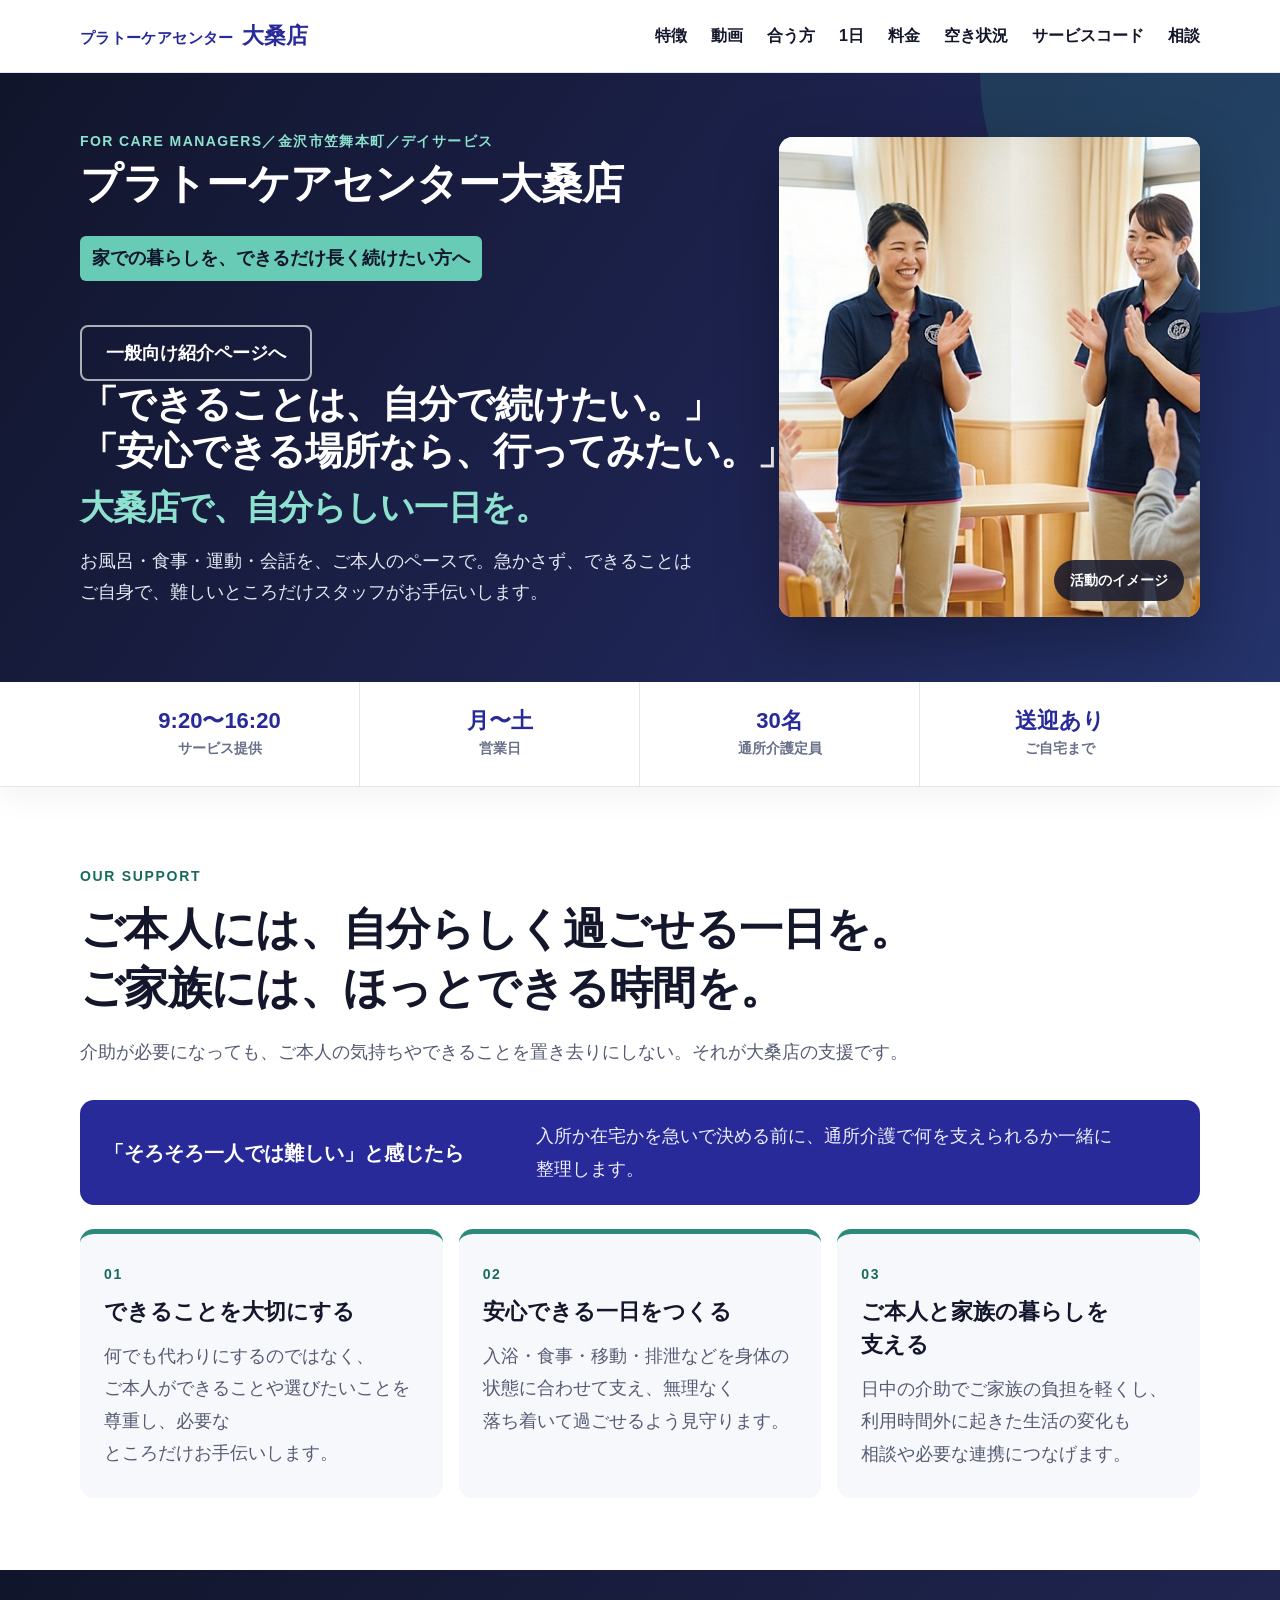
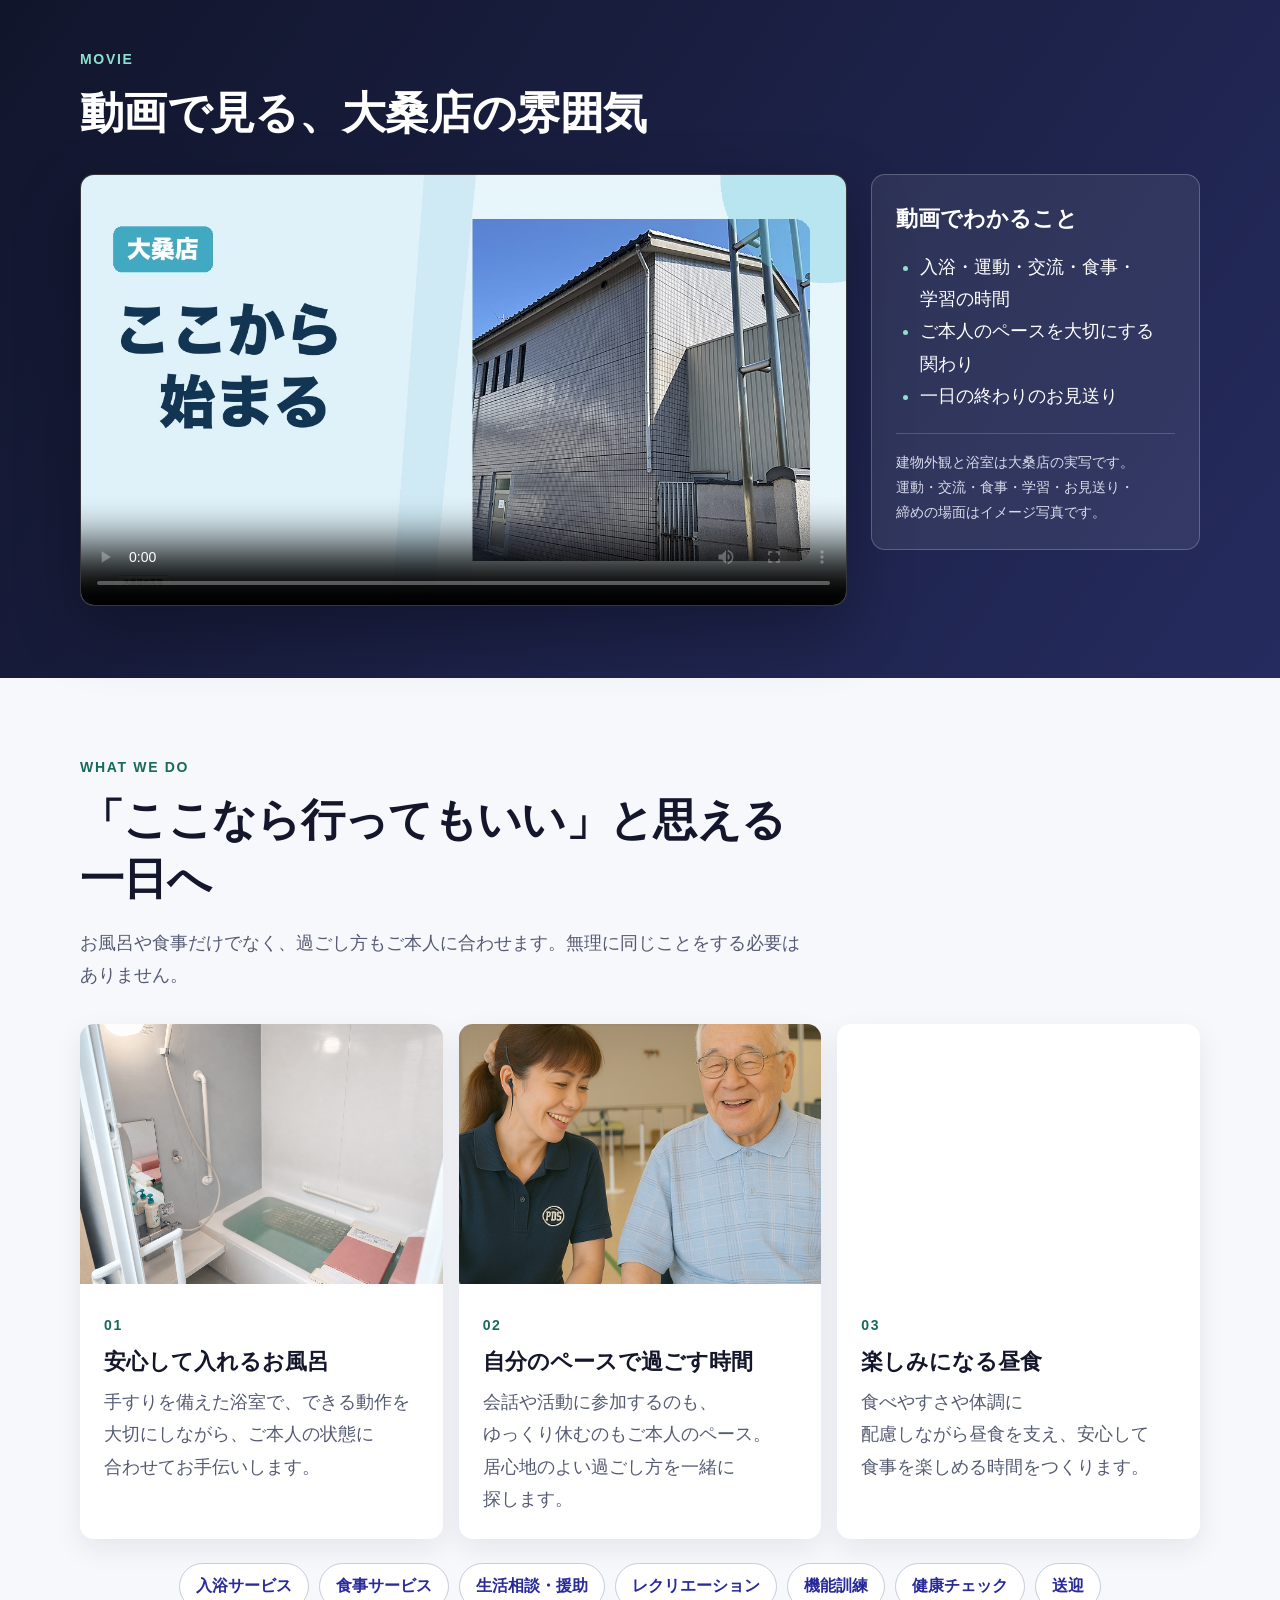
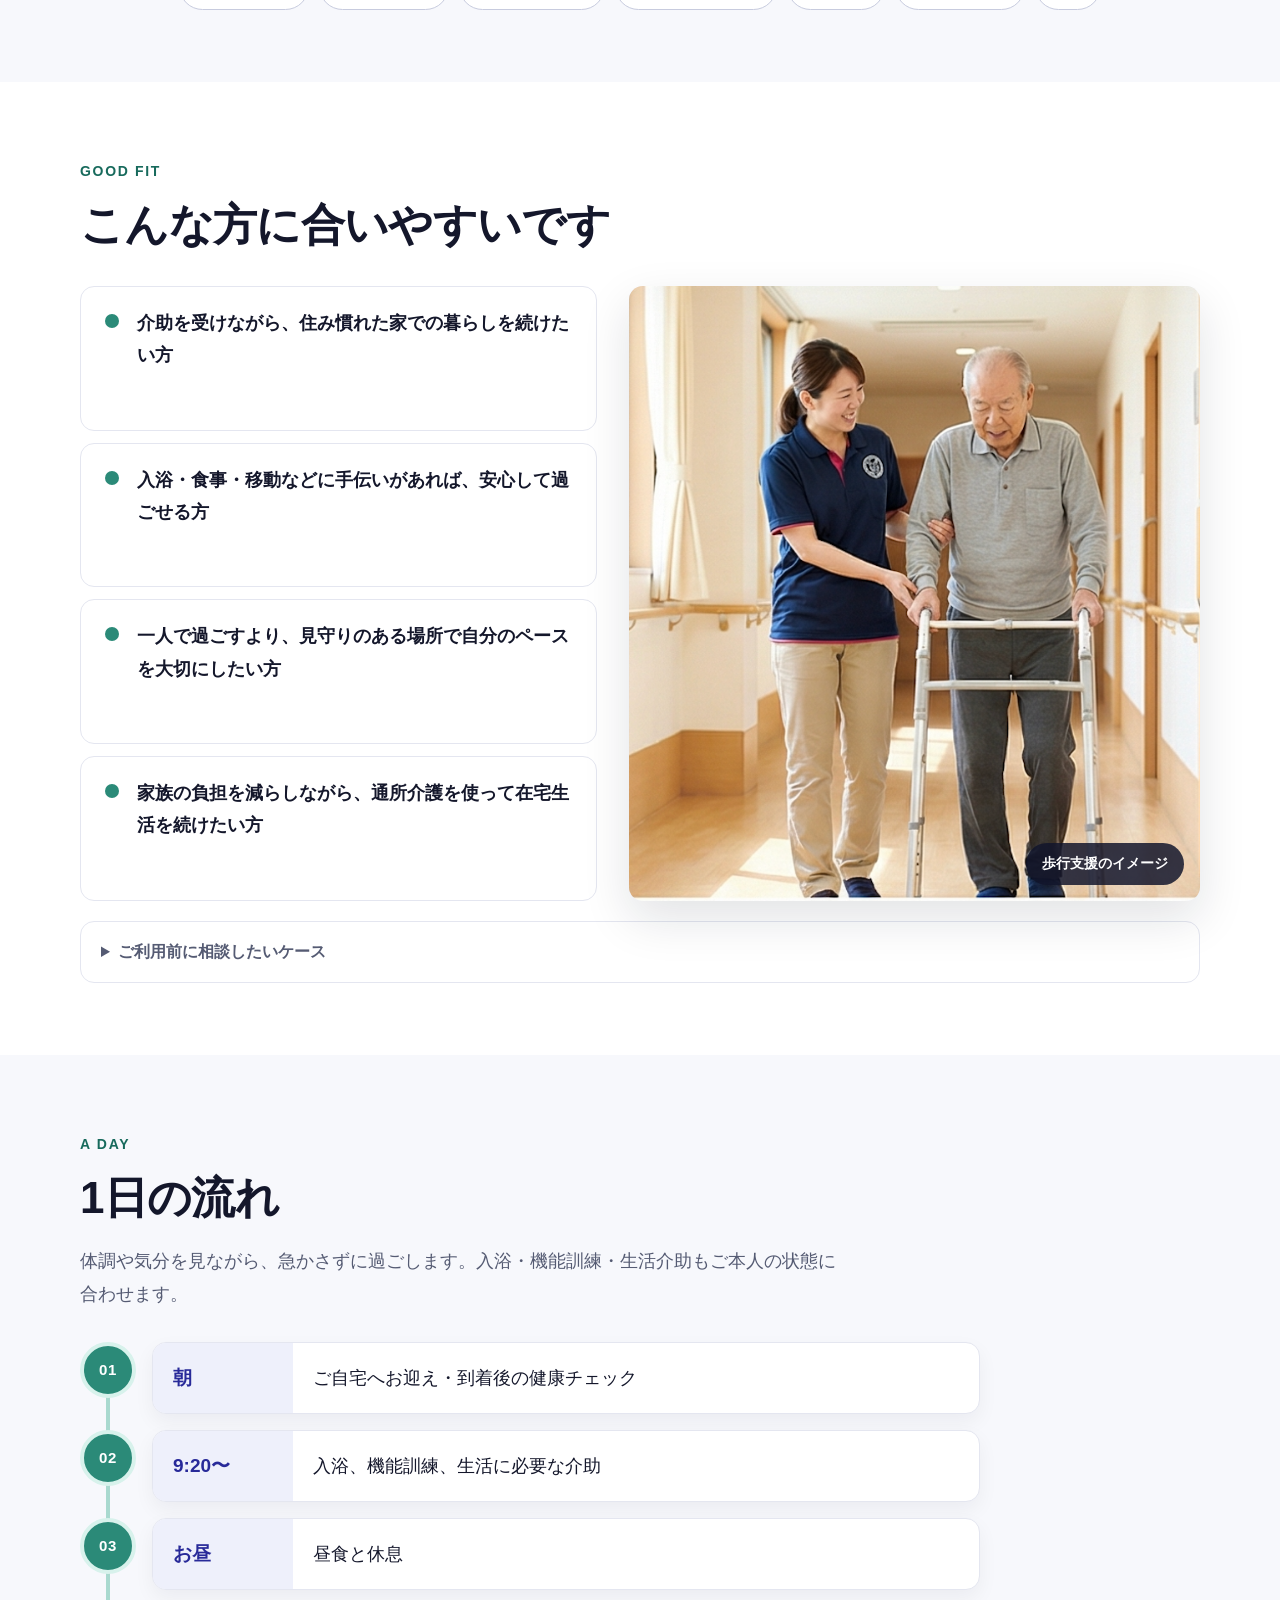
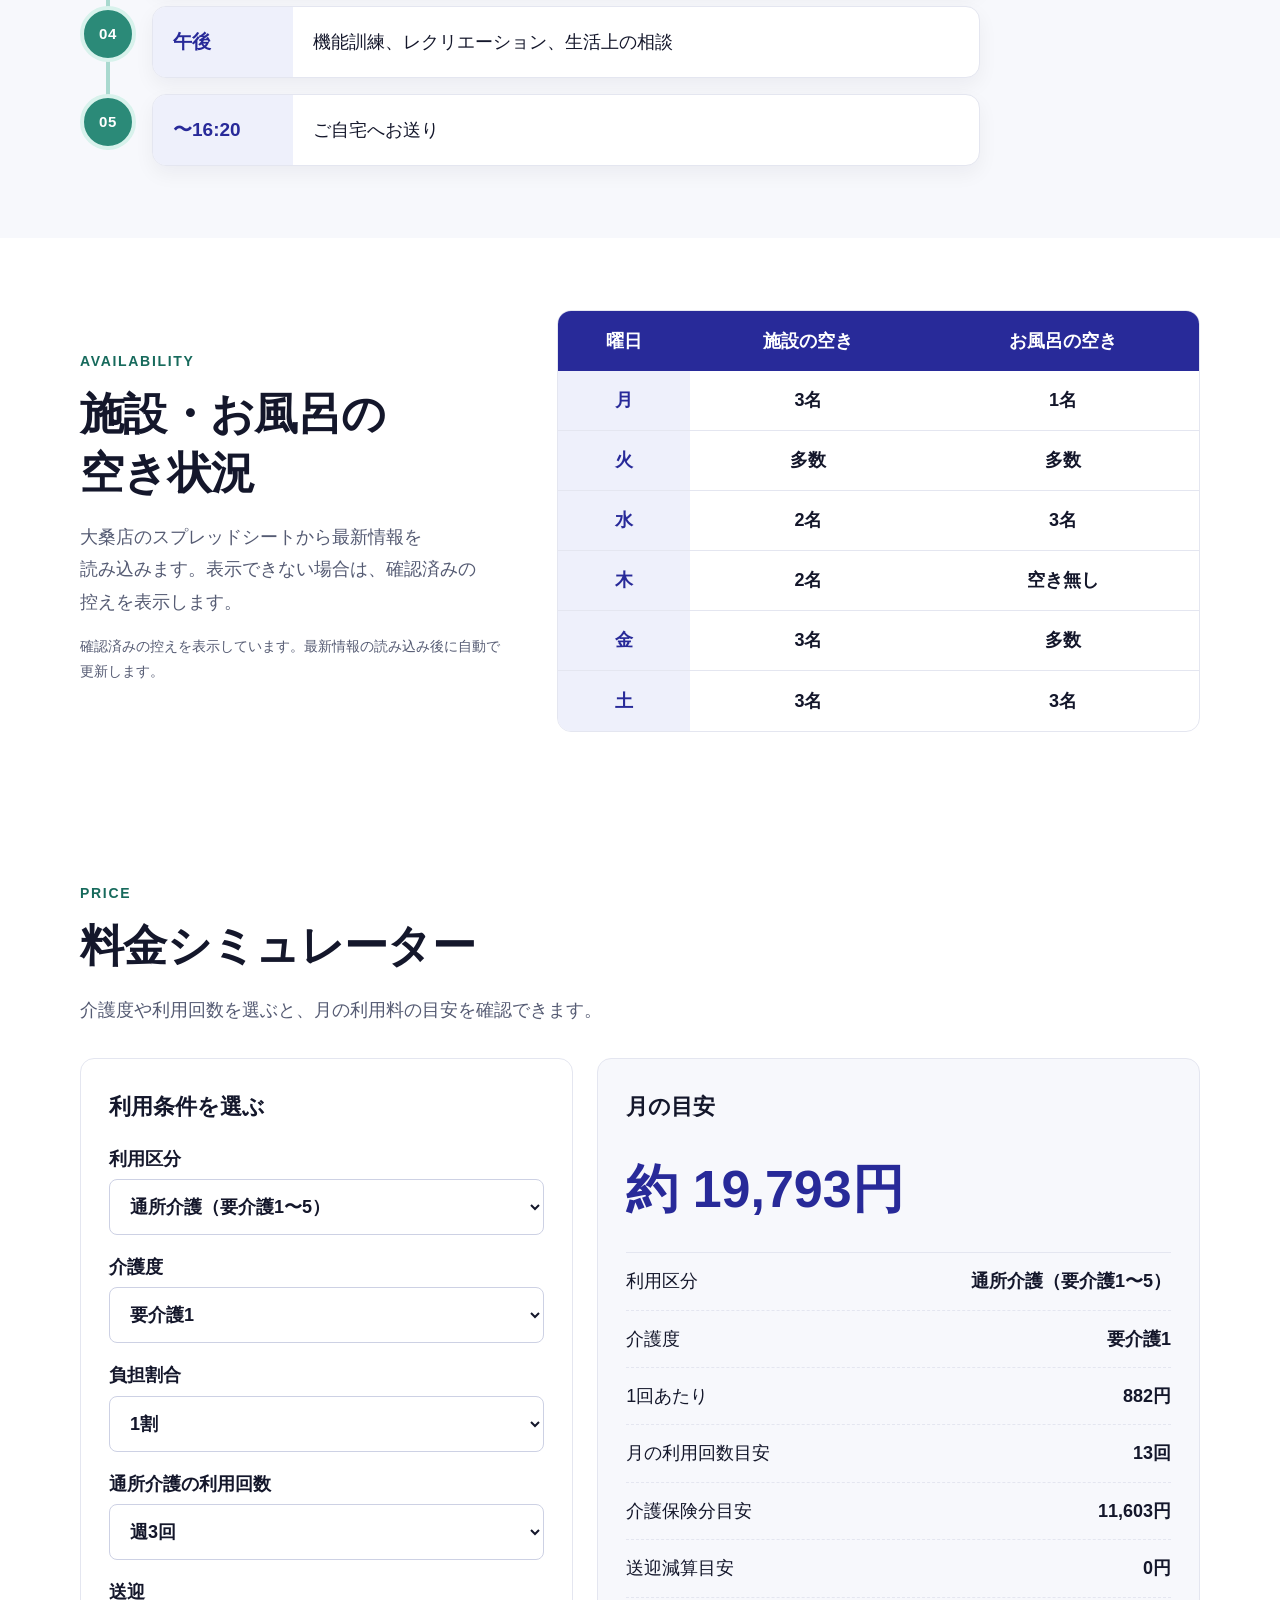
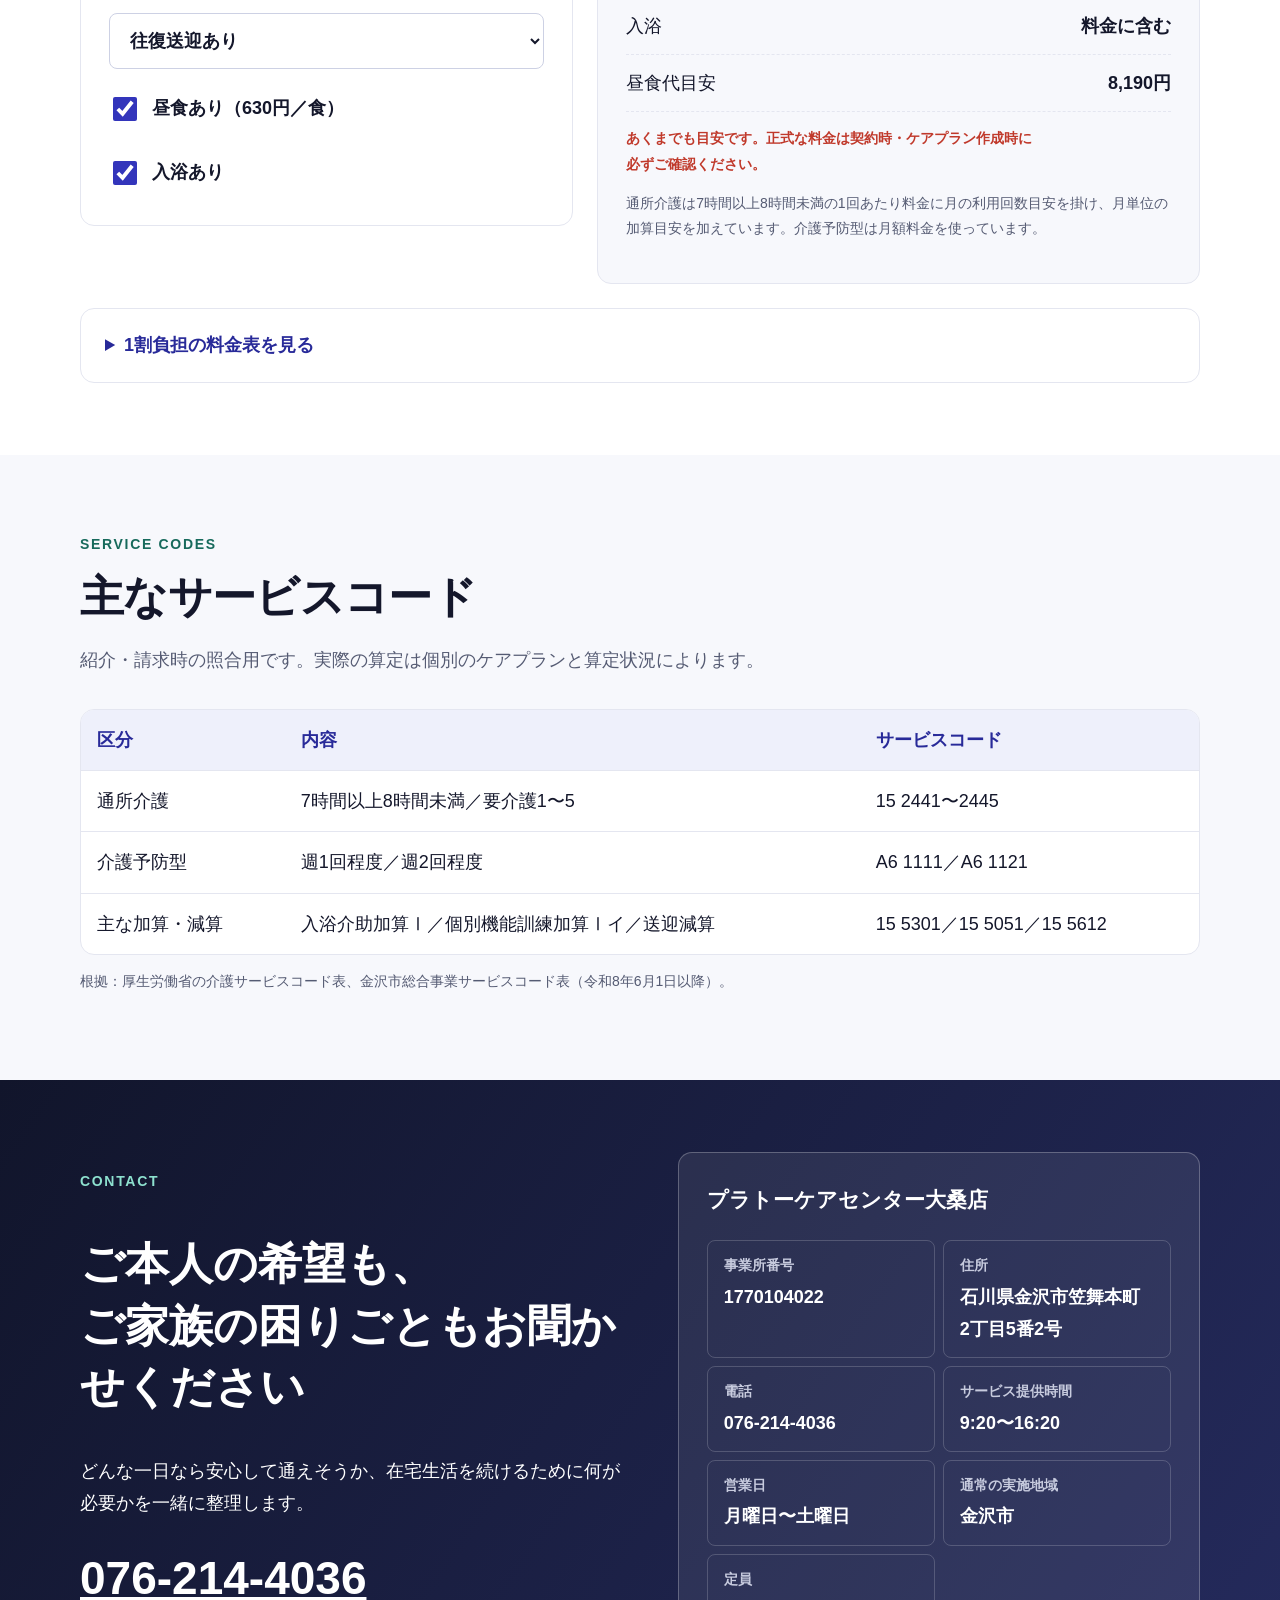
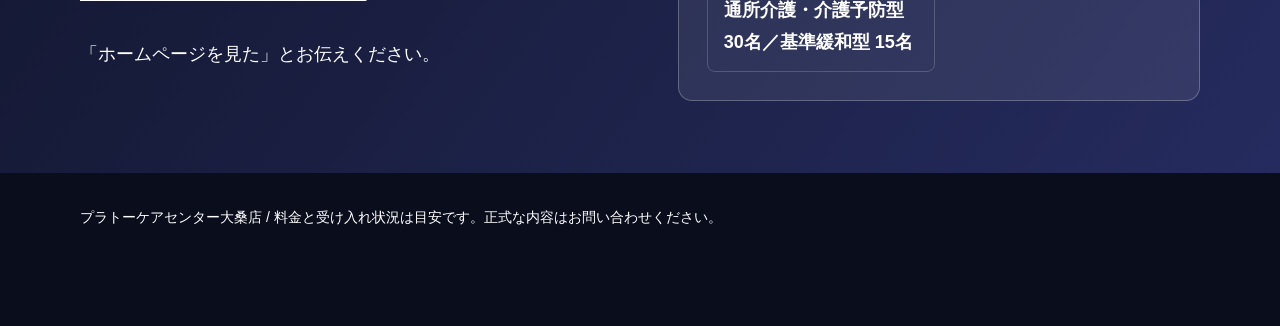
==== okuwa-caremanager.html @ c96fb12c "ケアマネ向け導線とスマホ表示を調整" ====
<!doctype html>
<html lang="ja"><head><meta charset="utf-8"><meta name="viewport" content="width=device-width,initial-scale=1"><meta name="robots" content="noindex,nofollow"><meta name="description" content="プラトーケアセンター大桑店のケアマネジャーさま向け情報。空き状況、料金、事業所情報、サービスコードを確認できます。"><title>ケアマネジャーさま向け｜プラトーケアセンター大桑店</title><link rel="stylesheet" href="assets/tokens.css"><link rel="stylesheet" href="assets/site.css"></head>
<body data-store="okuwa" data-view="guide"><div id="app"></div><script src="assets/stores.js"></script><script src="assets/app.js"></script></body></html>
---- assets/tokens.css ----
/* =====================================================================
   PDS PLATEAU 介護ソフト 共通デザイントークン (tokens.css)
   そのまま読み込んで使用可。詳細ルールは design.md を参照。
   ===================================================================== */

:root{
  /* --- Brand --- */
  --pds-primary:        #3335BB;
  --pds-primary-dark:   #282A99;  /* hover / pressed / 見出し */
  --pds-tint:           #DDE1F7;  /* 選択背景 */
  --pds-tint-weak:      #EEF0FB;  /* ヘッダー帯 / 補助背景 */

  /* --- Neutral (白→黒) --- */
  --pds-white:          #FFFFFF;
  --pds-bg:             #F4F5FB;  /* 画面背景 */
  --pds-border:         #E4E6F0;  /* 枠線 */
  --pds-border-input:   #CDD1E4;  /* 入力欄の枠 */
  --pds-text-muted:       #686F88;  /* 補足文字（白/薄灰背景で4.5:1以上を確保） */
  --pds-text-placeholder: #6C7494;  /* プレースホルダ（4.5:1以上） */
  --pds-text-sub:       #555B73;  /* 副文字 */
  --pds-text:           #14172B;  /* 本文・濃 */

  /* --- 状態色（意味を固定） --- */
  --pds-success:        #1C7B51;  --pds-success-bg: #E6F4EC;  /* 文字を濃色化し背景上で4.5:1以上 */
  --pds-warning:        #956319;  --pds-warning-bg: #FBF1DC;  /* 同上 */
  --pds-danger:         #C0392B;  --pds-danger-bg:  #FBE9E7;
  --pds-info:           #3335BB;  --pds-info-bg:    #EEF0FB;

  /* --- スペーシング（8の倍数） --- */
  --pds-space-1: 4px;  --pds-space-2: 8px;  --pds-space-3: 12px;
  --pds-space-4: 16px; --pds-space-6: 24px; --pds-space-8: 32px;
  --pds-space-12: 48px;

  /* --- 角丸 --- */
  --pds-radius-control: 8px;
  --pds-radius-card:    14px;

  /* --- コントロール高さ --- */
  --pds-control-h:      44px;  /* 標準 */
  --pds-control-h-lg:   48px;  /* 現場（大きめ） */
  --pds-control-h-sm:   36px;  /* 小 */

  /* --- タイポ（本文最小18px） --- */
  --pds-font-ui:   "Noto Sans JP","BIZ UDPGothic","Hiragino Kaku Gothic ProN","Yu Gothic","Meiryo",sans-serif;
  --pds-font-body: "BIZ UDPGothic","Noto Sans JP","Hiragino Kaku Gothic ProN","Yu Gothic","Meiryo",sans-serif;
  --pds-fs-title:   36px;  /* 900 */
  --pds-fs-section: 26px;  /* 700 */
  --pds-fs-subhead: 20px;  /* 700 */
  --pds-fs-body:    18px;  /* 400 最小 */
  --pds-fs-note:    14px;  /* 500 */
}

/* 日本語字形を必ず使う（中国字形フォールバック防止）。
   HTMLには必ず <html lang="ja"> を付けること。 */
html{ font-family: var(--pds-font-ui); color: var(--pds-text); }
body{ margin:0; background: var(--pds-bg); }
*{ box-sizing: border-box; }
---- assets/site.css ----
:root{
  --primary:var(--pds-primary);--primary-dark:var(--pds-primary-dark);--tint:var(--pds-tint-weak);
  --accent:#2B8A78;--accent-dark:#176A5C;--ink:#11152B;--text:var(--pds-text);
  --sub:var(--pds-text-sub);--muted:var(--pds-text-muted);--border:var(--pds-border);
  --surface:#F7F8FC;--shadow:0 18px 48px rgba(17,21,43,.12);
}
*{box-sizing:border-box}
html{scroll-behavior:smooth;font-family:var(--pds-font-ui);color:var(--text);background:#fff}
body{margin:0;background:#fff;font-family:var(--pds-font-body);font-size:18px;line-height:1.8}
p,li,h1,h2,h3,dt,dd,th,td,label{word-break:auto-phrase;overflow-wrap:anywhere}
a{color:var(--primary)}
img{max-width:100%}
.inner{width:min(1120px,calc(100% - 40px));margin:auto}
.nav{position:sticky;top:0;z-index:20;background:rgba(255,255,255,.96);border-bottom:1px solid var(--border);backdrop-filter:blur(12px)}
.nav .inner{display:flex;align-items:center;justify-content:space-between;min-height:72px;gap:24px}
.brand{display:flex;align-items:baseline;gap:8px;color:var(--primary-dark);text-decoration:none;letter-spacing:.02em}.brand span{font-size:15px;font-weight:800}.brand strong{font-size:22px;font-weight:900}
.navlinks{display:flex;gap:24px;align-items:center}.navlinks a{text-decoration:none;font-weight:800;color:var(--text);font-size:16px}
.mobile-menu{display:none}
.hero{position:relative;overflow:hidden;background:linear-gradient(125deg,#11152B 0%,#1E2452 62%,#24336B 100%);color:#fff;padding:56px 0}
.hero::after{content:"";position:absolute;width:480px;height:480px;right:-180px;top:-240px;border-radius:50%;background:rgba(43,138,120,.24)}
.hero-grid{position:relative;z-index:1;display:grid;grid-template-columns:1.04fr .96fr;gap:56px;align-items:center}.hero-grid>*{min-width:0}
.kicker,.eyebrow{display:inline-block;color:var(--accent-dark);font-weight:900;letter-spacing:.12em;font-size:14px}
.store-name{margin:0 0 28px}.store-name span,.store-name strong{display:block}.store-name span{color:#8DE1CF;font-size:14px;font-weight:900;letter-spacing:.1em}.store-name strong{margin-top:6px;color:#fff;font-size:clamp(38px,4.2vw,56px);line-height:1.25;font-weight:900;letter-spacing:-.02em}
.hero-problem{display:inline-block;margin:0 0 12px;padding:6px 12px;border-radius:6px;background:#67CBB5;color:#11152B;font-weight:900}
h1{font-size:clamp(35px,4.2vw,54px);line-height:1.28;margin:0 0 20px;letter-spacing:-.025em}h1 span,h1 strong{display:block}h1 span{font-weight:800}h1 strong{margin-top:12px;color:#8DE1CF;font-size:.82em}
.lead{font-size:20px;color:#E6E8F4;max-width:680px}
.hero-note{margin:24px 0 0;padding:16px 20px;background:rgba(255,255,255,.10);border-left:5px solid #67CBB5;border-radius:8px;font-weight:800}
.actions{display:flex;flex-wrap:wrap;gap:12px;margin-top:32px}
.btn{min-height:56px;padding:0 24px;border-radius:8px;display:inline-flex;align-items:center;justify-content:center;font-size:18px;font-weight:900;text-decoration:none;border:2px solid var(--primary);transition:transform .15s ease,background .15s ease}
.btn:hover{transform:translateY(-1px)}.btn-primary{background:var(--primary);color:#fff}.btn-primary:hover{background:var(--primary-dark)}
.btn-secondary{background:#fff;color:var(--primary)}
.hero .btn-primary{background:#fff;color:var(--primary-dark);border-color:#fff}.hero .btn-secondary{background:transparent;color:#fff;border-color:rgba(255,255,255,.65)}
.hero-phone{display:inline-flex;align-items:center;padding:0 8px;color:#fff;font-size:20px;font-weight:900;text-underline-offset:4px}
.hero-photo{position:relative;margin:0;height:480px;border-radius:14px;overflow:hidden;background:#DDE1F7;box-shadow:0 24px 64px rgba(0,0,0,.30)}
.hero-photo img{display:block;width:100%;height:100%;object-fit:cover;object-position:center 44%}
.hero-photo figcaption,.fit-photo figcaption{position:absolute;right:16px;bottom:16px;padding:8px 16px;border-radius:999px;background:rgba(17,21,43,.84);color:#fff;font-size:14px;font-weight:800}
@media(min-width:821px){
  .hero-grid{grid-template-columns:minmax(0,1.22fr) minmax(0,.78fr);gap:40px}
  .store-name strong{font-size:42px;line-height:1.15;white-space:nowrap}
  .hero h1{font-size:38px;line-height:1.25;margin-bottom:16px}
  .hero h1 span,.hero h1 strong{white-space:nowrap}
  .hero h1 strong{font-size:34px;margin-top:10px}
  .hero .lead{max-width:none;font-size:18px;line-height:1.7}
}
.fact-band{background:#fff;border-bottom:1px solid var(--border);box-shadow:0 10px 30px rgba(17,21,43,.05)}
.fact-band-grid{display:grid;grid-template-columns:repeat(4,1fr)}.fact-band-grid div{padding:24px 20px;border-right:1px solid var(--border);text-align:center}.fact-band-grid div:last-child{border-right:0}
.fact-band strong,.fact-band span{display:block}.fact-band strong{font-size:22px;line-height:1.4;color:var(--primary-dark)}.fact-band span{color:var(--muted);font-size:14px;font-weight:700}
section{padding:72px 0}.soft{background:var(--surface)}
.section-head{max-width:760px;margin-bottom:32px}.section-head-wide{max-width:920px}.section-head h2{font-size:clamp(30px,4vw,44px);line-height:1.35;margin:8px 0 12px;letter-spacing:-.015em}.section-head p{color:var(--sub);margin-bottom:0}
.guide-callout{display:flex;align-items:center;justify-content:space-between;gap:32px;margin:0 0 24px;padding:20px 24px;border-radius:14px;background:var(--primary-dark);color:#fff}.guide-callout strong{font-size:20px}.guide-callout p{margin:0;max-width:640px;color:#EEF0FB}
.support-grid{display:grid;grid-template-columns:repeat(3,1fr);gap:16px}.support-card{min-width:0;padding:28px 24px;border-top:5px solid var(--accent);border-radius:14px;background:var(--surface)}
.support-card>span{display:block;color:var(--accent-dark);font-size:14px;font-weight:900;letter-spacing:.12em}.support-card h3{font-size:22px;line-height:1.5;margin:8px 0 12px}.support-card p{margin:0;color:var(--sub)}
.movie-section{background:linear-gradient(125deg,#11152B,#252B5E);color:#fff}.movie-section .eyebrow{color:#8DE1CF}.movie-section .section-head p{color:#E6E8F4}.movie-layout{display:grid;grid-template-columns:1.4fr .6fr;gap:24px;align-items:start}.movie-frame{overflow:hidden;aspect-ratio:16/9;border:1px solid rgba(255,255,255,.18);border-radius:14px;background:#080A14;box-shadow:0 24px 64px rgba(0,0,0,.3)}.movie-frame video{display:block;width:100%;height:100%;object-fit:cover}.movie-info{padding:24px;border:1px solid rgba(255,255,255,.22);border-radius:14px;background:rgba(255,255,255,.08)}.movie-info strong{font-size:22px}.movie-info ul{margin:12px 0 20px;padding-left:24px}.movie-info li::marker{color:#8DE1CF}.movie-info p{margin:0;padding-top:16px;border-top:1px solid rgba(255,255,255,.18);color:#D9DCEC;font-size:14px}
.feature-grid{display:grid;grid-template-columns:repeat(3,1fr);gap:16px}.feature-card{overflow:hidden;border-radius:14px;background:#fff;box-shadow:0 10px 28px rgba(17,21,43,.08)}.feature-card img{display:block;width:100%;height:260px;object-fit:cover}.feature-card>div{padding:24px}.feature-card span{color:var(--accent-dark);font-size:14px;font-weight:900;letter-spacing:.12em}.feature-card h3{margin:6px 0 8px;font-size:22px;line-height:1.45}.feature-card p{margin:0;color:var(--sub)}
.service-tags{display:flex;flex-wrap:wrap;justify-content:center;gap:10px;margin-top:24px}.service-tags span{padding:8px 16px;border:1px solid #C7CBDE;border-radius:999px;background:#fff;color:var(--primary-dark);font-size:16px;font-weight:800}
.fit-layout{display:grid;grid-template-columns:.95fr 1.05fr;gap:32px;align-items:stretch}.fit-list{display:grid;gap:12px}.fit-list div{position:relative;padding:20px 24px 20px 56px;border:1px solid var(--border);border-radius:14px;background:#fff;font-weight:800}.fit-list div::before{content:"";position:absolute;left:24px;top:27px;width:14px;height:14px;border-radius:50%;background:var(--accent)}
.fit-photo{position:relative;min-height:420px;margin:0;border-radius:14px;overflow:hidden;background:var(--tint);box-shadow:var(--shadow)}.fit-photo img{display:block;width:100%;height:100%;min-height:420px;object-fit:cover}
.consult-box{margin-top:20px;border:1px solid var(--border);border-radius:14px;background:#fff;color:var(--sub)}.consult-box summary{padding:16px 20px;cursor:pointer;color:var(--sub);font-size:16px;font-weight:800}.consult-box[open] summary{border-bottom:1px solid var(--border)}.consult-content{display:grid;grid-template-columns:.9fr 1.1fr;gap:24px;padding:16px 20px}.consult-content p,.consult-content ul{margin:0}.consult-content ul{padding-left:24px}
.timeline{display:grid;gap:16px;max-width:900px;margin:0;padding:0;list-style:none}.time-row{position:relative;display:grid;grid-template-columns:56px 1fr;gap:16px;align-items:stretch}.time-row:not(:last-child)::after{content:"";position:absolute;z-index:0;left:26px;top:52px;width:4px;height:calc(100% + 20px);border-radius:4px;background:#A9D9CF}.timeline-marker{position:relative;z-index:1;display:flex;width:56px;height:56px;align-items:center;justify-content:center;border:4px solid #D8F2EC;border-radius:50%;background:var(--accent);color:#fff;font-size:15px;font-weight:900;letter-spacing:.05em}.timeline-content{display:grid;grid-template-columns:140px 1fr;min-height:72px;overflow:hidden;border:1px solid var(--border);border-radius:14px;background:#fff;box-shadow:0 8px 20px rgba(17,21,43,.05)}.timeline-content b{display:flex;align-items:center;padding:16px 20px;background:var(--tint);color:var(--primary-dark);font-size:19px}.timeline-content span{display:flex;align-items:center;padding:16px 20px}
.availability-layout{display:grid;grid-template-columns:.8fr 1.2fr;gap:48px;align-items:center}.availability-layout .section-head{margin-bottom:16px}.availability-wrap{min-width:0;overflow-x:auto}.availability-table{width:100%;border-spacing:0;border:1px solid var(--border);border-radius:14px;background:#fff;overflow:hidden}.availability-table th,.availability-table td{height:60px;padding:8px 16px;text-align:center;border-bottom:1px solid var(--border)}.availability-table thead th{background:var(--primary-dark);color:#fff}.availability-table tbody th{background:var(--tint);color:var(--primary-dark)}.availability-table tr:last-child th,.availability-table tr:last-child td{border-bottom:0}.availability-level{font-weight:900}.availability-actions{display:flex;flex-wrap:wrap;gap:12px;margin-top:24px}
.sim-wrap{display:grid;grid-template-columns:.9fr 1.1fr;gap:24px;align-items:start}.sim-form,.sim-result{padding:28px;border:1px solid var(--border);border-radius:14px;background:#fff}.sim-result{background:var(--surface)}.sim-form h3,.sim-result h3{margin:0 0 16px;font-size:22px}.form-grid{display:grid;gap:16px}.form-grid label{display:block;font-weight:800}.form-grid select{width:100%;height:56px;margin-top:4px;padding:0 16px;border:1px solid var(--pds-border-input);border-radius:8px;background:#fff;color:var(--text);font:inherit}.check{display:flex!important;align-items:center;gap:12px;min-height:48px}.check input{width:24px;height:24px;accent-color:var(--primary)}.is-hidden{display:none!important}.total{margin:8px 0 16px;color:var(--primary-dark);font-size:clamp(36px,5vw,52px);font-weight:900;font-variant-numeric:tabular-nums}.breakdown{margin:0;padding:0;list-style:none;border-top:1px solid var(--border)}.breakdown li{display:flex;justify-content:space-between;gap:16px;padding:12px 0;border-bottom:1px dashed var(--border)}.breakdown b{text-align:right;font-variant-numeric:tabular-nums}.note{font-size:14px;color:var(--sub)}.note-danger{color:var(--pds-danger);font-weight:800}
.fee-details{margin-top:24px;border:1px solid var(--border);border-radius:14px;background:#fff}.fee-details summary{padding:20px 24px;cursor:pointer;color:var(--primary-dark);font-weight:900}.fee-details[open] summary{border-bottom:1px solid var(--border)}.fee-list{display:grid;gap:0;padding:8px 24px}.fee-row{display:flex;justify-content:space-between;gap:24px;padding:12px 0;border-bottom:1px solid var(--border)}.fee-row:last-child{border-bottom:0}.fee-row strong{font-variant-numeric:tabular-nums;white-space:nowrap}.fee-details>.note{padding:0 24px 16px}
.code-table-wrap{overflow-x:auto;border:1px solid var(--border);border-radius:14px;background:#fff}.code-table{width:100%;min-width:680px;border-collapse:collapse}.code-table th,.code-table td{padding:14px 16px;border-bottom:1px solid var(--border);text-align:left;vertical-align:top}.code-table th{background:var(--tint);color:var(--primary-dark)}.code-table tr:last-child td{border-bottom:0}
.contact{background:linear-gradient(125deg,#11152B,#252B5E);color:#fff}.contact .eyebrow{color:#8DE1CF}.contact h2{font-size:clamp(30px,4vw,44px);line-height:1.4}.contact a{color:#fff}.contact-grid{display:grid;grid-template-columns:1fr .95fr;gap:48px;align-items:center}.phone{font-size:clamp(30px,5vw,46px);font-weight:900}.contact-box{padding:28px;border:1px solid rgba(255,255,255,.25);border-radius:14px;background:rgba(255,255,255,.08)}.contact-box h3{margin-top:0}.facts{display:grid;grid-template-columns:repeat(2,1fr);gap:8px;margin:0}.facts div{padding:12px 16px;border:1px solid rgba(255,255,255,.18);border-radius:8px}.facts dt{font-size:14px;color:#C7CBDE;font-weight:700}.facts dd{margin:2px 0 0;font-weight:800}.contact-links{margin-top:16px}.contact-links a{display:block;padding:10px 0;font-weight:900}
.footer{padding:32px 0 96px;background:#0A0D1C;color:#fff}.footer p{margin:0;font-size:14px}.mobile-actions{display:none}
@media(max-width:820px){
  body{font-size:18px;padding-bottom:92px}.inner{width:min(100% - 32px,1120px)}.navlinks{display:none}.nav .inner{min-height:64px}.brand{display:block}.brand span{display:block;font-size:11px;line-height:1.2}.brand strong{display:block;font-size:20px;line-height:1.3}.mobile-menu{display:block;position:relative}.mobile-menu summary{list-style:none;cursor:pointer;padding:8px 12px;border:1px solid var(--border);border-radius:8px;color:var(--primary-dark);font-size:15px;font-weight:900}.mobile-menu summary::-webkit-details-marker{display:none}.mobile-menu>div{position:absolute;right:0;top:48px;width:220px;padding:8px;border:1px solid var(--border);border-radius:14px;background:#fff;box-shadow:var(--shadow)}.mobile-menu a{display:block;padding:12px 16px;color:var(--text);text-decoration:none;font-weight:800}.hero{padding:32px 0}.hero-grid,.fit-layout,.availability-layout,.contact-grid{grid-template-columns:1fr}.hero-grid{gap:28px}.hero-photo{height:300px}.store-name{margin-bottom:20px}.store-name strong{font-size:34px}.hero-problem{font-size:15px}.hero h1{font-size:34px}.lead{font-size:18px}.hero .actions{display:none}
  h1,h2,h3{word-break:auto-phrase;overflow-wrap:anywhere;text-wrap:balance}.contact-grid>*{min-width:0}.hero .actions.care-entry{display:flex}.hero .actions.care-entry .btn{width:100%}.fact-band-grid{grid-template-columns:repeat(2,1fr)}.fact-band-grid div:nth-child(2){border-right:0}.fact-band-grid div:nth-child(-n+2){border-bottom:1px solid var(--border)}.fact-band-grid div{padding:16px 8px}.fact-band strong{font-size:19px}
  section{padding:48px 0}.section-head h2{font-size:30px}.section-head h2 br{display:none}.guide-callout{display:block}.guide-callout p{margin-top:8px}.support-grid,.movie-layout,.feature-grid,.timeline,.sim-wrap,.facts,.consult-content{grid-template-columns:1fr}.support-card{display:grid;grid-template-columns:40px 1fr;gap:4px;padding:22px 20px}.support-card h3{margin-top:0}.movie-info{padding:20px}.feature-card img{height:240px}.fit-photo,.fit-photo img{min-height:300px}.consult-content ul{margin-top:4px}.timeline{gap:12px}.time-row{grid-template-columns:44px 1fr;gap:10px}.time-row:not(:last-child)::after{left:20px;top:42px;height:calc(100% + 16px)}.timeline-marker{width:44px;height:44px;border-width:3px;font-size:12px}.timeline-content{grid-template-columns:88px 1fr;min-height:64px}.timeline-content b,.timeline-content span{padding:12px 10px}.timeline-content b{font-size:17px}.availability-layout{gap:24px}.availability-table th,.availability-table td{padding:8px}.sim-form,.sim-result{padding:20px}.fee-row,.breakdown li{align-items:flex-start;flex-direction:column;gap:4px}.breakdown b{text-align:left}.contact-grid{gap:28px}.contact-box{padding:20px}
  #codes{scroll-margin-top:80px}.code-table-wrap{overflow:visible;border:0;background:transparent}.code-table{min-width:0}.code-table,.code-table tbody,.code-table tr,.code-table td{display:block;width:100%}.code-table thead{display:none}.code-table tr{margin-bottom:12px;overflow:hidden;border:1px solid var(--border);border-radius:12px;background:#fff}.code-table td{display:grid;grid-template-columns:128px minmax(0,1fr);gap:12px;padding:12px 14px;border-bottom:1px solid var(--border)}.code-table td::before{color:var(--primary-dark);font-weight:900;white-space:nowrap}.code-table td:nth-child(1)::before{content:"区分"}.code-table td:nth-child(2)::before{content:"内容"}.code-table td:nth-child(3)::before{content:"サービスコード"}.code-table tr:last-child td:not(:last-child){border-bottom:1px solid var(--border)}
  .mobile-actions{display:block;position:fixed;z-index:30;left:0;right:0;bottom:0;padding:10px 12px calc(10px + env(safe-area-inset-bottom));background:rgba(255,255,255,.97);border-top:1px solid var(--border)}.mobile-actions .btn{width:100%;min-width:0;min-height:64px;padding:7px 12px;flex-direction:column;gap:0;line-height:1.25}.mobile-actions .btn span{font-size:16px}.mobile-actions .btn strong{font-size:21px}
}
@media print{.nav,.mobile-actions{display:none!important}section{padding:32px 0}.hero{padding:32px 0}.btn{border:1px solid #333;color:#000;background:#fff}.footer{padding:24px;background:#fff;color:#000}}
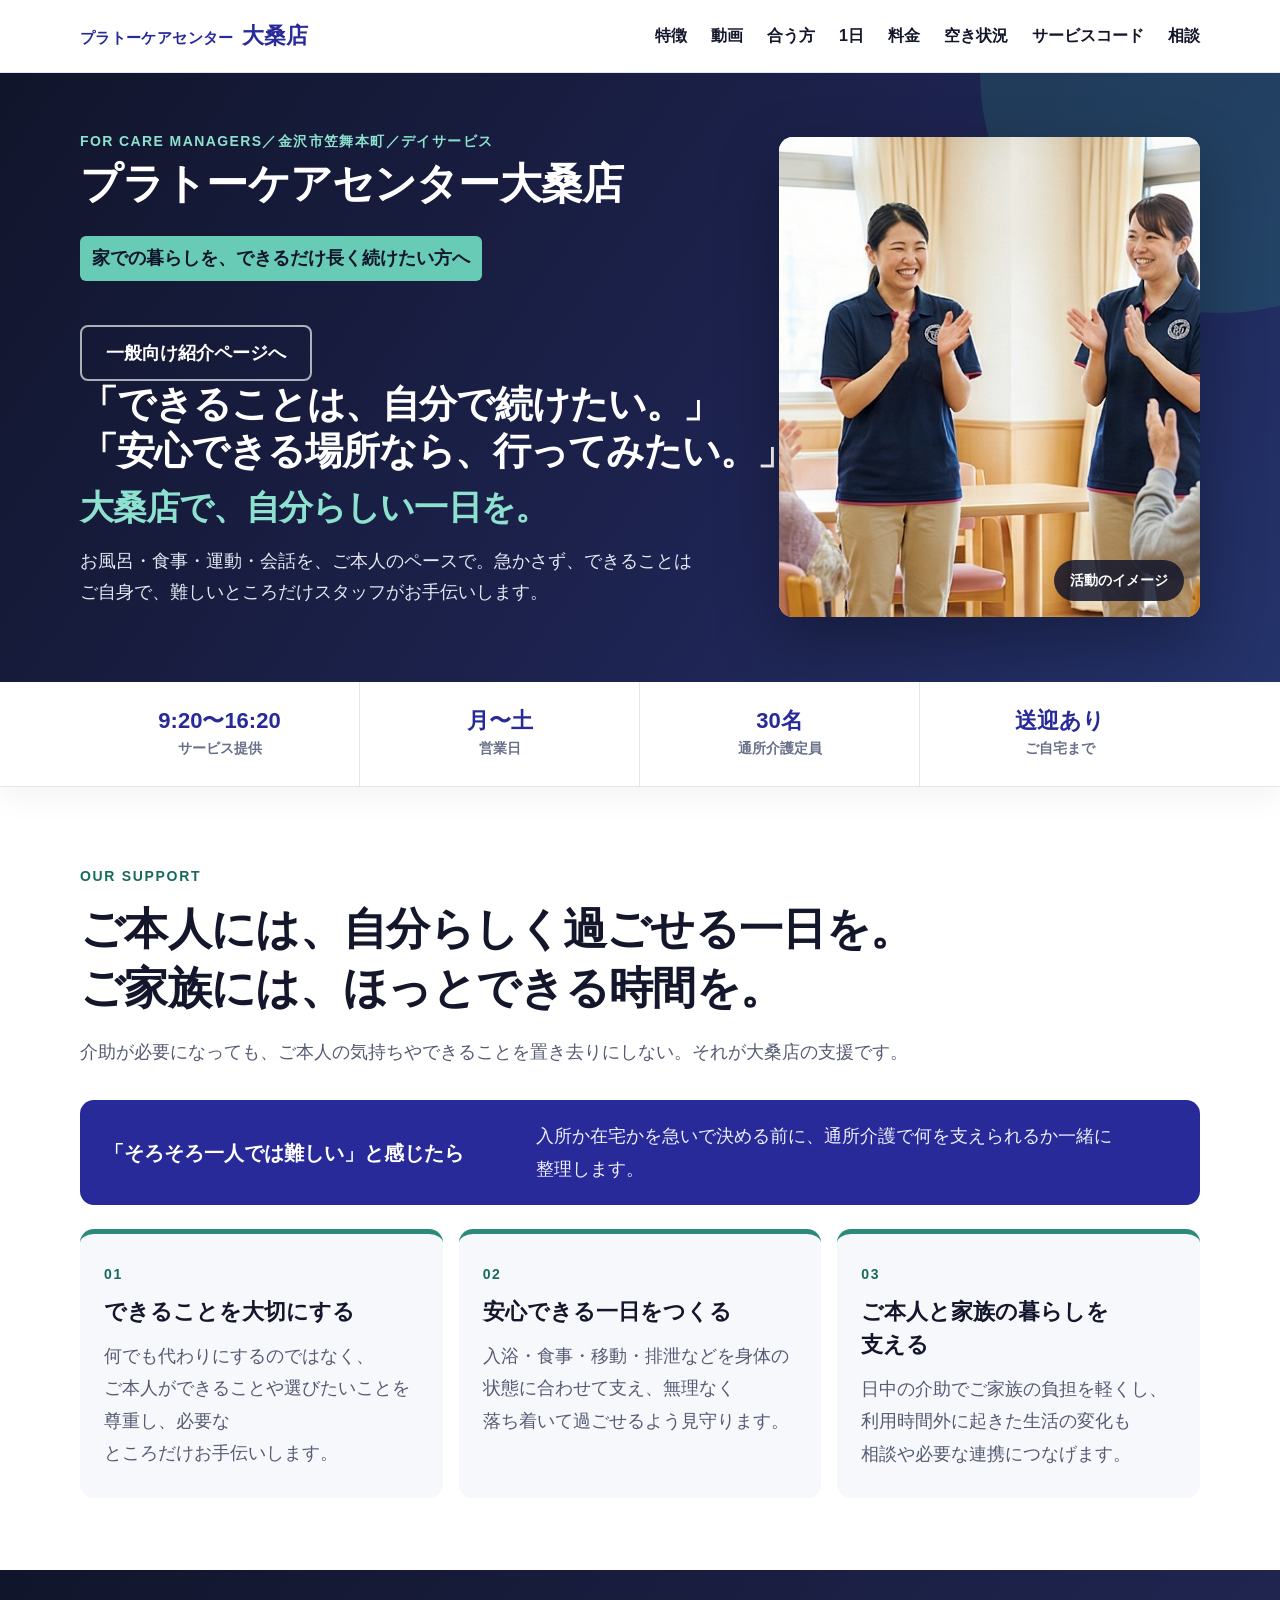
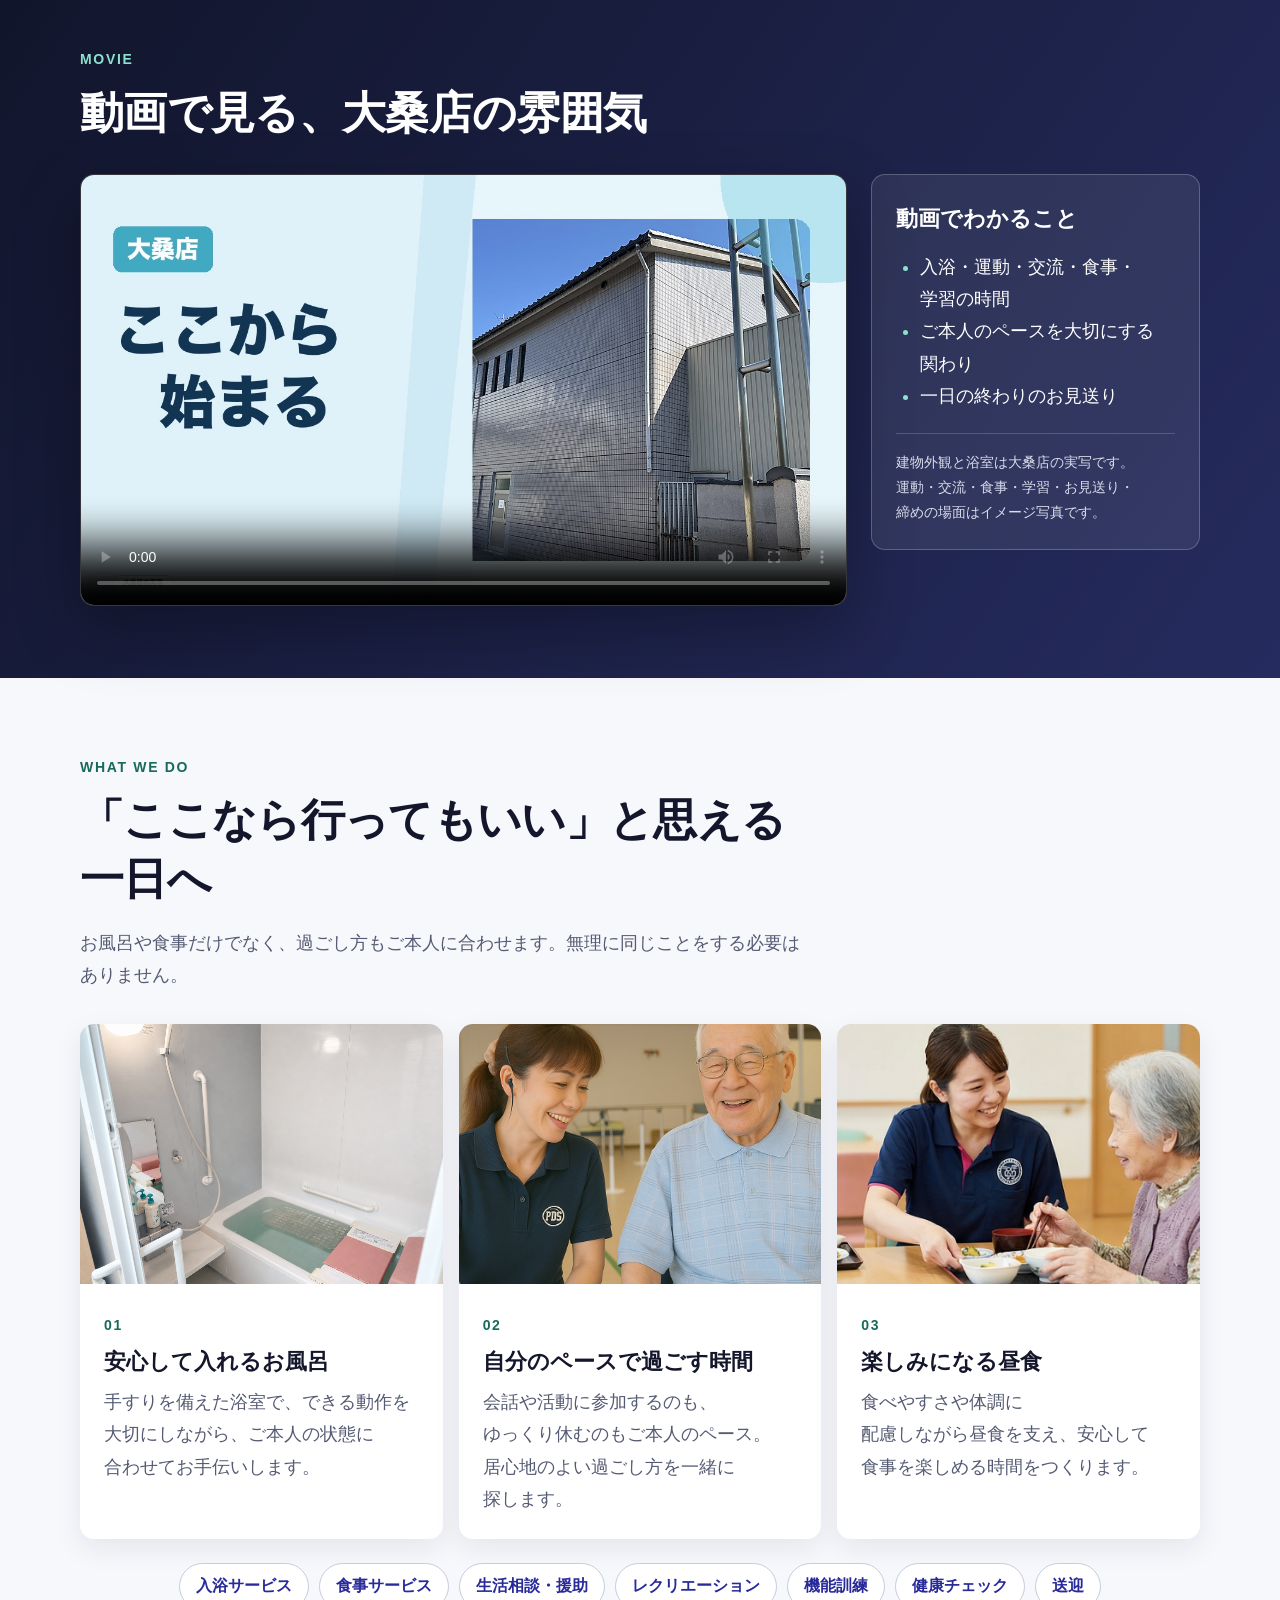
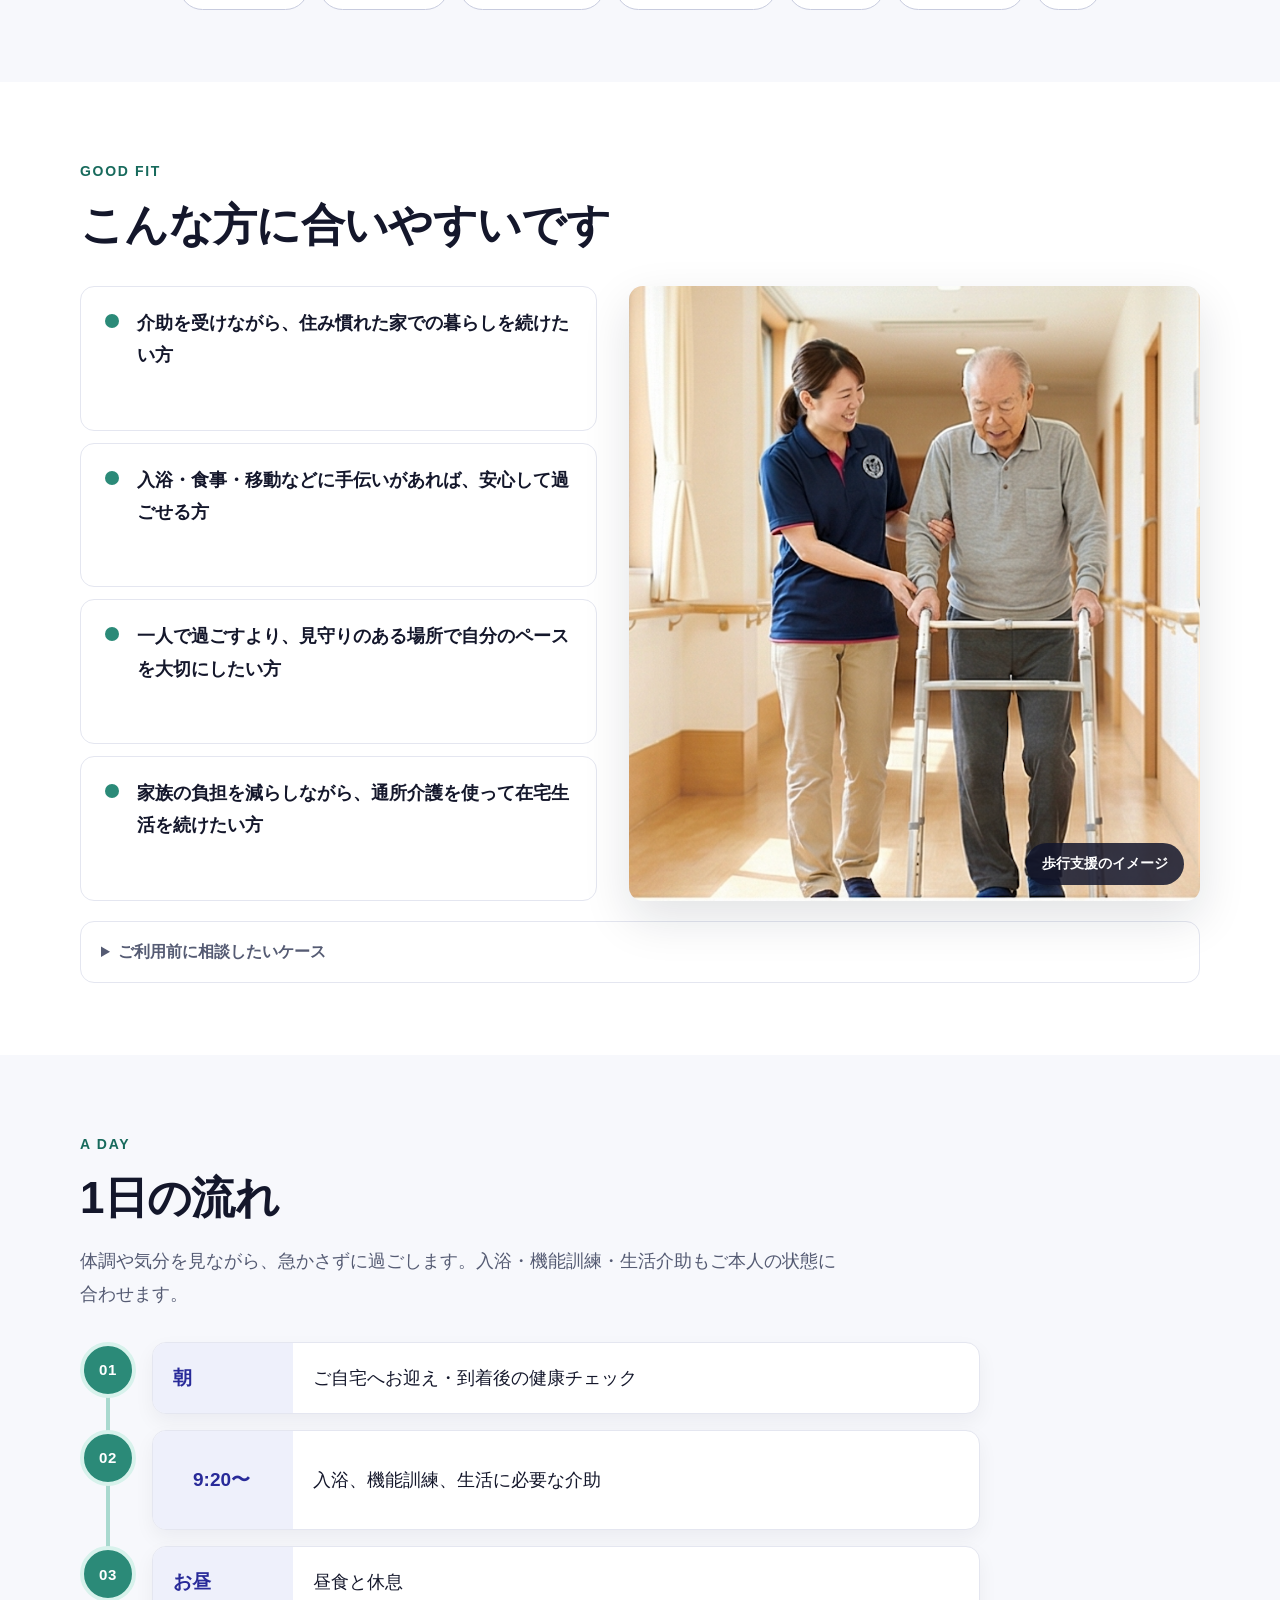
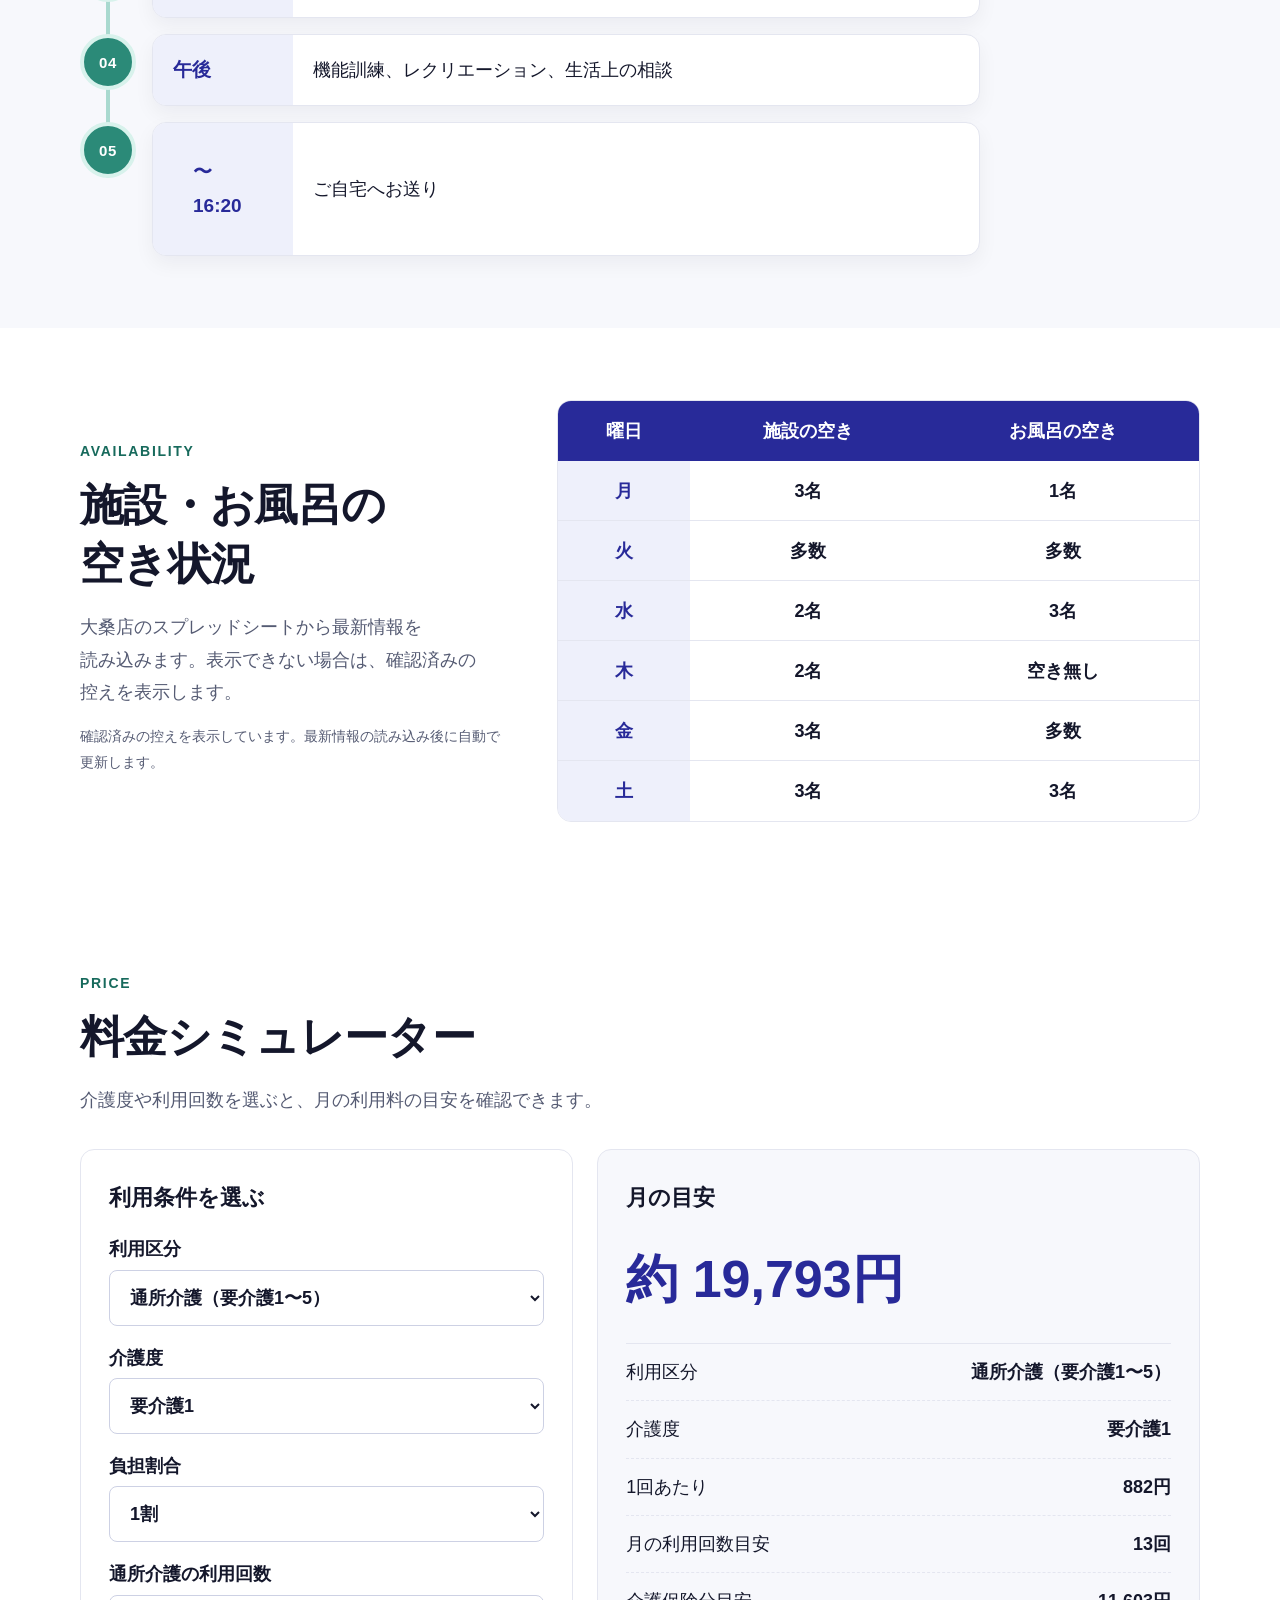
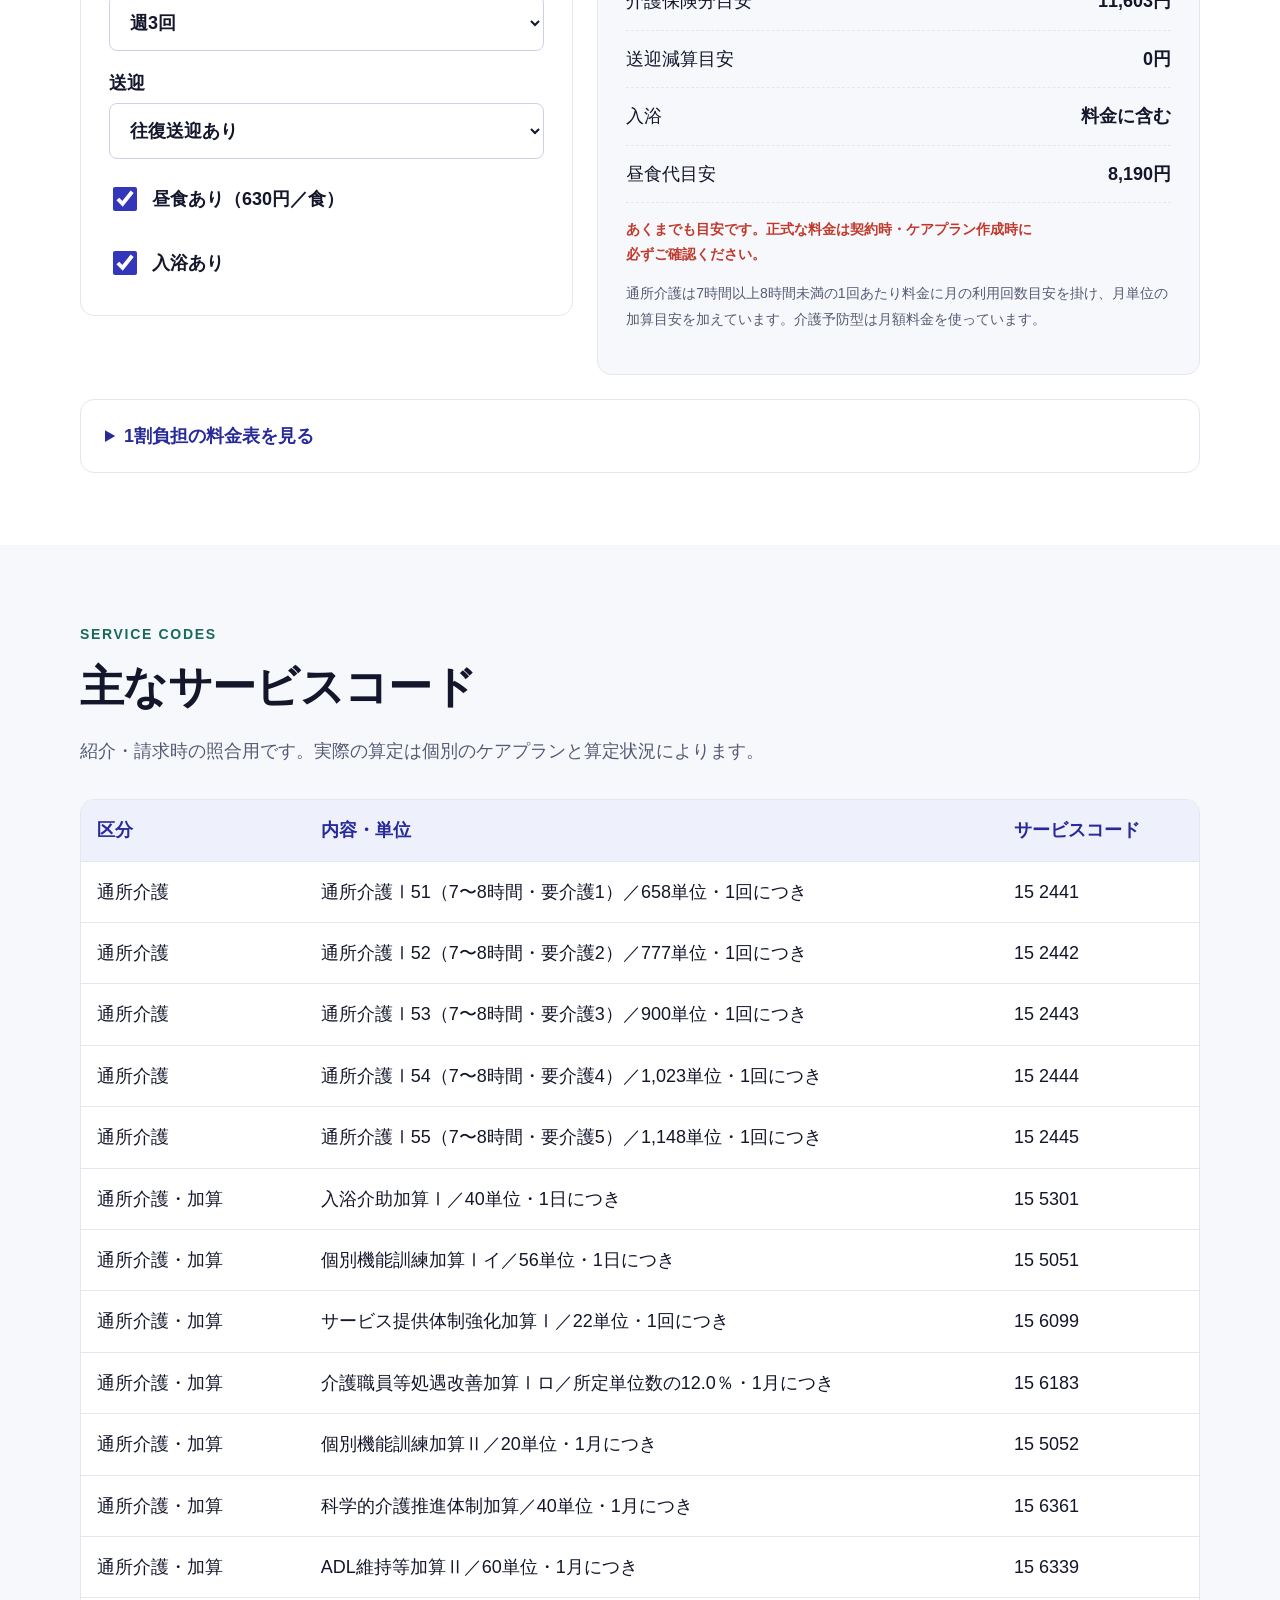
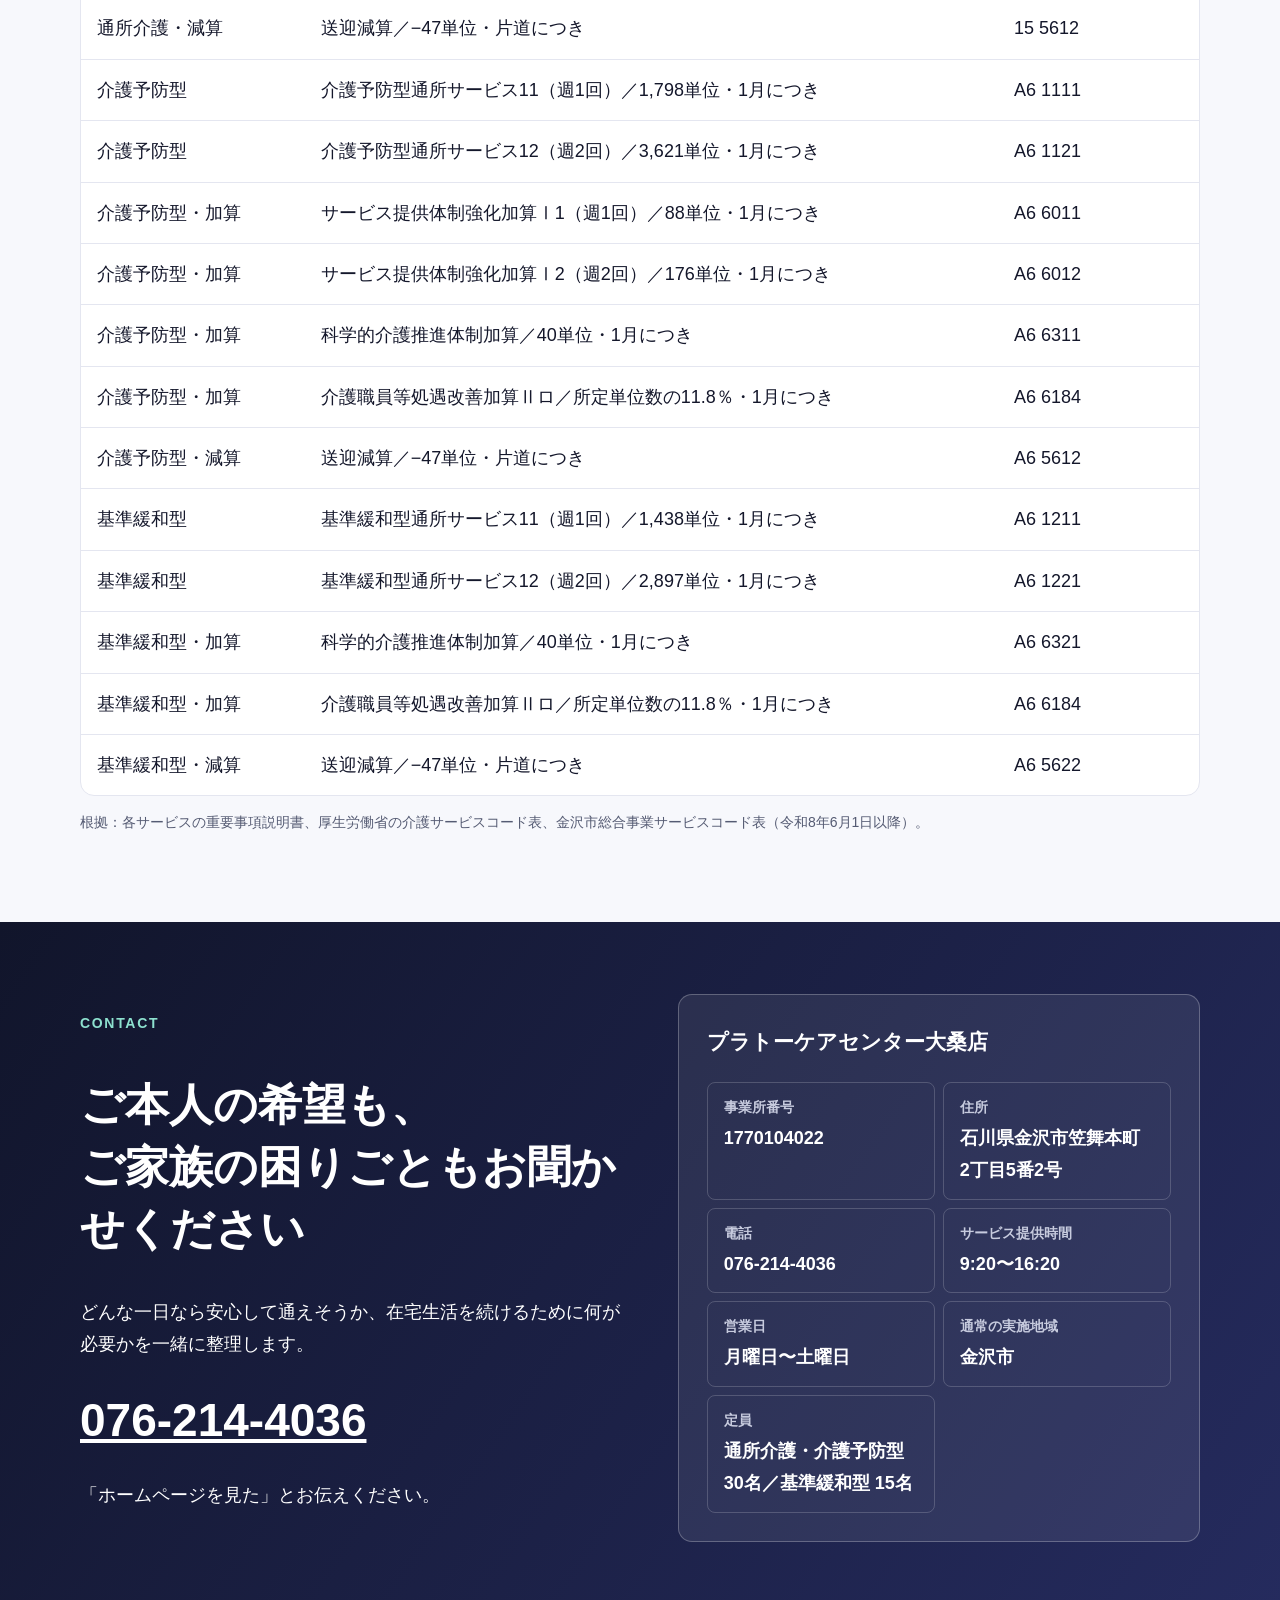
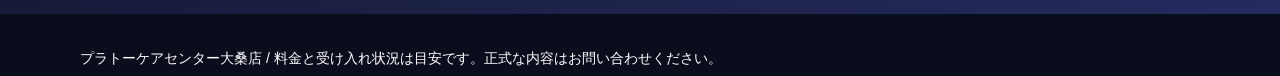
==== commit b180a5ef: "Improve mobile layouts and care-manager phone access" ====
--- a/okuwa-caremanager.html
+++ b/okuwa-caremanager.html
@@ -1,3 +1,5 @@
 <!doctype html>
-<html lang="ja"><head><meta charset="utf-8"><meta name="viewport" content="width=device-width,initial-scale=1"><meta name="robots" content="noindex,nofollow"><meta name="description" content="プラトーケアセンター大桑店のケアマネジャーさま向け情報。空き状況、料金、事業所情報、サービスコードを確認できます。"><title>ケアマネジャーさま向け｜プラトーケアセンター大桑店</title><link rel="stylesheet" href="assets/tokens.css"><link rel="stylesheet" href="assets/site.css"></head>
-<body data-store="okuwa" data-view="guide"><div id="app"></div><script src="assets/stores.js"></script><script src="assets/app.js"></script></body></html>
+<html lang="ja"><head><meta charset="utf-8"><meta name="viewport" content="width=device-width,initial-scale=1"><meta name="robots" content="noindex,nofollow"><meta name="description" content="プラトーケアセンター大桑店のケアマネジャーさま向け情報。空き状況、料金、事業所情報、サービスコードを確認できます。"><title>ケアマネジャーさま向け｜プラトーケアセンター大桑店</title><link rel="stylesheet" href="assets/tokens.css"><link rel="stylesheet" href="assets/site.css"><link rel="stylesheet" href="mobile-review.css">
+</head>
+<body data-store="okuwa" data-view="guide"><div id="app"></div><script src="assets/stores.js"></script><script src="assets/app.js"></script><script src="mobile-review.js"></script>
+</body></html>
--- a/mobile-review.css
+++ b/mobile-review.css
@@ -0,0 +1,80 @@
+/* Smartphone-only corrections; desktop and printed page layout stay unchanged. */
+.pds-mobile-call{display:none}
+@media screen and (max-width:640px){
+  html{scroll-padding-bottom:calc(112px + env(safe-area-inset-bottom,0px))}
+  h1,h2,h3,p,li,dt,dd,th,td,label{word-break:auto-phrase;overflow-wrap:normal;line-break:strict}
+  h1,h2,h3{text-wrap:balance}
+  .pds-phrase,.pds-number,.pds-word{display:inline-block;text-indent:0;max-width:100%;vertical-align:baseline}
+  .pds-number{white-space:nowrap}
+  a[href^="tel:"]{word-break:normal}
+  .phone{font-size:clamp(24px,7.4vw,32px)!important;white-space:nowrap}
+  .inner,.card,.sim-panel,.sim-form,.result-panel,.sim-result,.form-grid>*,.hero-copy{min-width:0}
+  select{min-width:0;max-width:100%}
+  .btn,.button,button{max-width:100%;height:auto;line-height:1.5;word-break:auto-phrase;overflow-wrap:normal;text-wrap:balance}
+  .availability-table{width:100%!important;min-width:0!important;table-layout:fixed}
+  .availability-table th,.availability-table td{padding:12px 8px!important;overflow-wrap:normal}
+  .availability-table th:first-child,.availability-table td:first-child{width:48px!important}
+  .availability-table th:not(:first-child){width:auto!important}
+  .availability-table .status,.availability-table .badge{max-width:100%;min-width:0;padding-left:4px;padding-right:4px}
+  .pds-stack-table{width:100%!important;min-width:0!important;border:0!important}
+  .pds-stack-table thead{position:absolute;width:1px;height:1px;overflow:hidden;clip-path:inset(50%)}
+  .pds-stack-table tbody,.pds-stack-table tr{display:block;width:100%}
+  .pds-stack-table tbody tr{margin-bottom:16px;border:1px solid var(--line,#ddd);border-radius:8px;overflow:hidden}
+  .pds-stack-table tbody td{display:grid!important;grid-template-columns:minmax(72px,.65fr) minmax(0,1fr);gap:8px;width:100%!important;padding:12px 8px!important;text-align:left!important;border-width:0 0 1px!important;white-space:normal}
+  .pds-stack-table tbody td::before{content:attr(data-mobile-label);font-weight:700;word-break:auto-phrase}
+  .pds-call-page{padding-bottom:calc(104px + env(safe-area-inset-bottom,0px))!important}
+  .pds-mobile-call{display:block;position:fixed;z-index:50;left:0;right:0;bottom:0;padding:8px 16px calc(8px + env(safe-area-inset-bottom,0px));background:rgba(255,255,255,.97);border-top:1px solid var(--line,#ddd)}
+  .pds-mobile-call a{display:flex;flex-direction:column;align-items:center;justify-content:center;min-height:64px;gap:0;padding:8px 16px;border-radius:8px;background:var(--pds-call-color,#3335BB);color:#fff;text-decoration:none;font:700 18px/1.4 "Noto Sans JP","Hiragino Sans",sans-serif;white-space:nowrap}
+  .pds-mobile-call strong{font-size:24px;line-height:1.3;font-variant-numeric:tabular-nums}
+  .pds-mobile-call a:focus-visible{outline:3px solid #14172b;outline-offset:2px}
+  .mobile-actions{padding-bottom:calc(10px + env(safe-area-inset-bottom,0px))}
+}
+@media print{.pds-mobile-call{display:none!important}}
+
+@media screen and (max-width:640px){body{padding-bottom:calc(96px + env(safe-area-inset-bottom,0px))}.facts h3{word-break:auto-phrase}}
+
+@media screen and (max-width:640px){.pds-phrase br{display:none}}
+
+@media screen and (max-width:640px){.timeline-card{min-width:0}.timeline-card>div{min-width:0}.timeline-card span{min-width:0;word-break:normal;overflow-wrap:break-word}}
+
+@media screen and (max-width:640px){
+ h1:has(.pds-phrase){font-size:28px!important}
+ h2:has(.pds-phrase){font-size:26px!important}
+ h3:has(.pds-phrase){font-size:20px!important}
+ .pds-phrase{white-space:nowrap;max-width:none}
+ .pds-stack-table thead th{display:none}
+}
+@media screen and (min-width:360px) and (max-width:640px){h1:has(.pds-phrase){font-size:32px!important}}
+@media screen and (max-width:640px){.timeline-content{grid-template-columns:1fr}.timeline-content span{min-width:0}}
+
+@media screen and (max-width:640px){
+ .pds-phrase,.pds-number,.pds-word{display:inline-block!important;font:inherit!important;color:inherit!important;letter-spacing:inherit!important;text-transform:inherit!important;margin:0!important;padding:0!important;border:0!important;border-radius:0!important;background:none!important;box-shadow:none!important;min-width:0!important;min-height:0!important;width:auto!important;height:auto!important}
+}
+
+@media screen and (max-width:640px){.pds-phrase>strong,.pds-phrase>em{display:inline!important}h1:has(.pds-phrase) strong:empty,h2:has(.pds-phrase) strong:empty{display:none!important}}
+
+.pds-cell-value{display:contents}
+@media screen and (max-width:640px){.pds-cell-value{display:block;min-width:0}}
+
+.pds-label-text{display:contents}
+@media screen and (max-width:640px){
+ .pds-label-text{display:block;min-width:0;flex:1}
+ .total{font-size:32px!important;line-height:1.4}
+ .field select,select{appearance:none;-webkit-appearance:none;width:100%;max-width:100%;min-width:0;min-height:48px;padding-right:32px;background-image:url("data:image/svg+xml,%3Csvg xmlns='http://www.w3.org/2000/svg' width='16' height='16' viewBox='0 0 16 16'%3E%3Cpath d='M4 6l4 4 4-4' fill='none' stroke='%23555B73' stroke-width='2'/%3E%3C/svg%3E");background-position:right 8px center;background-repeat:no-repeat;box-sizing:border-box}
+ .fact-table th{width:112px!important;padding-left:8px!important;padding-right:8px!important}
+ .fact-table td{padding-left:8px!important;padding-right:8px!important}
+}
+
+@media screen and (max-width:640px){.pds-word{white-space:nowrap}}
+
+@media screen and (max-width:640px){select{overflow:hidden;text-overflow:ellipsis}}
+
+.pds-flow-text{display:contents}
+@media screen and (max-width:640px){
+ .pds-flow-text{display:block!important;min-width:0!important;font:inherit!important;color:inherit!important;padding:0!important;margin:0!important;white-space:normal}
+ .availability-table th:first-child,.availability-table td:first-child{width:56px!important}
+}
+
+@media screen and (max-width:640px){.code-table td{grid-template-columns:1fr!important;gap:4px!important}.code-table td::before{white-space:normal!important}}
+
+@media screen and (max-width:640px){#codes td{grid-template-columns:1fr!important;gap:4px!important}#codes td::before{white-space:normal!important}}
